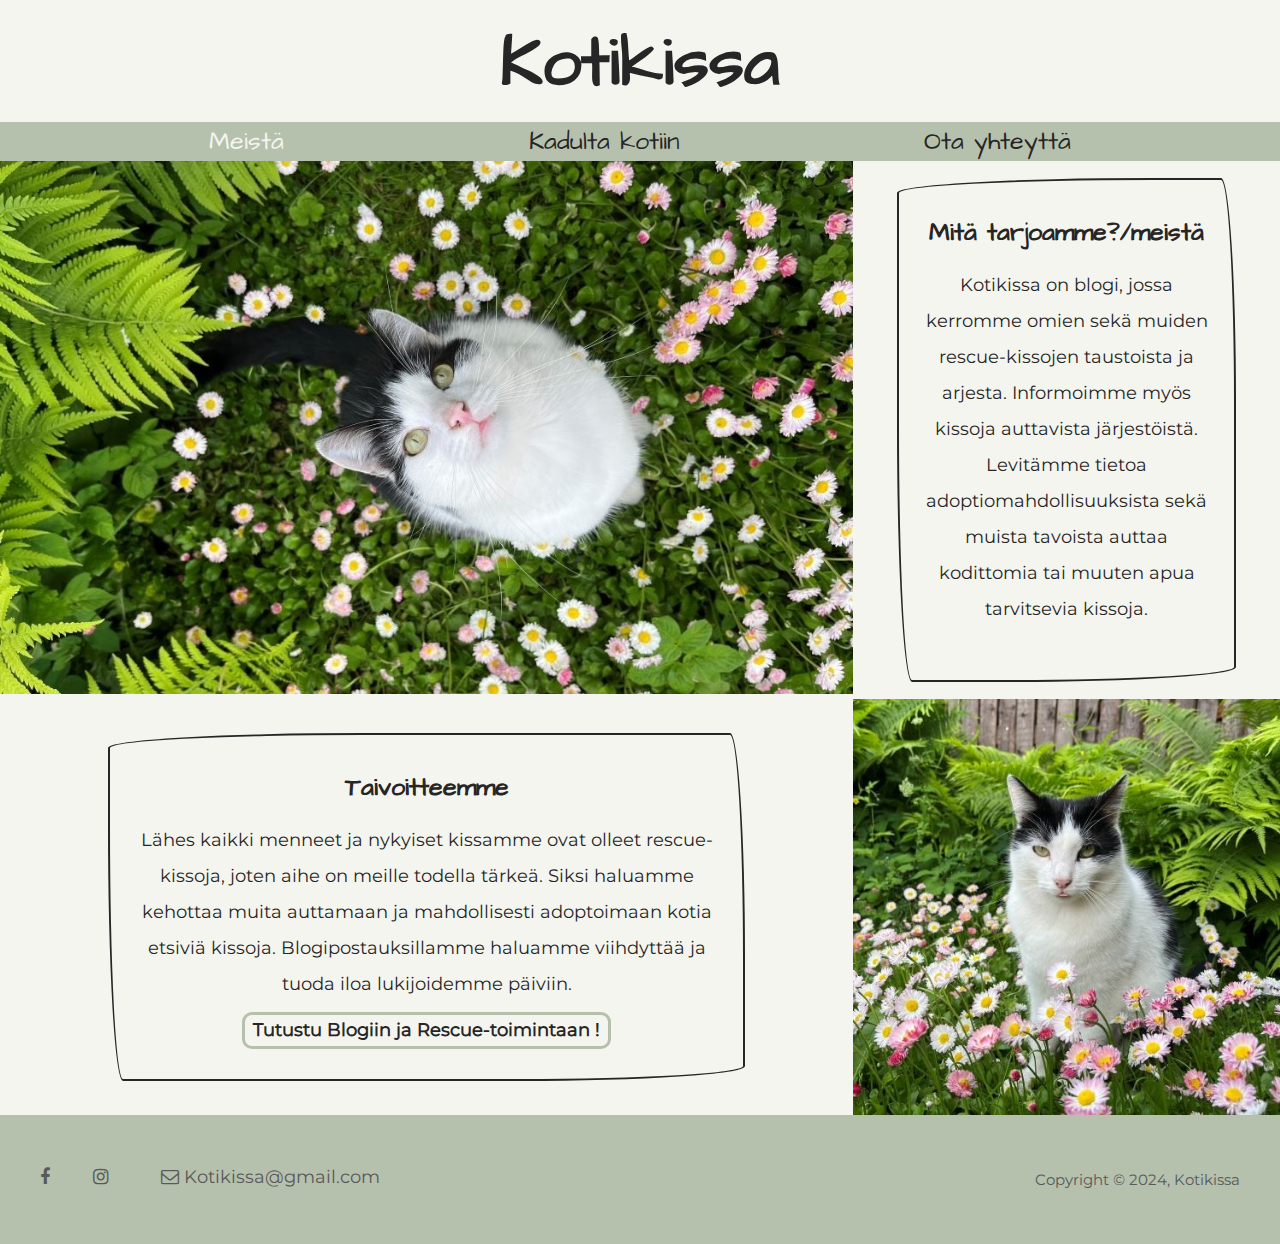
==== index.html @ 518ce754 "nnnn" ====
<!DOCTYPE html>
<html lang="en">

<head>
    <meta charset="UTF-8">
    <meta name="viewport" content="width=device-width, initial-scale=1.0">
    <meta name="robots" content="noindex">
    <meta name="googlebot" content="noindex">
    <title>Kotikissa</title>
    <link rel="stylesheet" href="tyyli.css">
    <link rel="stylesheet" href="https://cdnjs.cloudflare.com/ajax/libs/font-awesome/4.7.0/css/font-awesome.min.css">
</head>

<body>

<header> 
    <h1><a href="index.html">Kotikissa</a></h1>
    <nav>
        <a href="index.html" id="valittu">Meistä</a>
        <a href="palvelut.html">Kadulta kotiin</a>
        <a href="yhteys.html">Ota yhteyttä</a>
    </nav>
</header>

<div class="sisalto">

<section class="grid-container" id="paasivu">

    <div class="grid-kuva1">
        <figure>
            <img id="etusivueka" src = "sivustokuvat/lehm.JPG" alt="mustavalkoinen kissa katsomassa ylöspäin taustana nurmikko ja pienet pinkit kukat" >
        </figure>
    </div>
    <div class="grid-teksti1">
        <h2>Mitä tarjoamme?/meistä</h2>
        <p class="paateksti">Kotikissa on blogi, jossa kerromme omien sekä muiden rescue-kissojen taustoista ja arjesta. Informoimme myös kissoja auttavista järjestöistä. Levitämme tietoa adoptiomahdollisuuksista sekä muista tavoista auttaa kodittomia tai muuten apua tarvitsevia kissoja.
        </p>
    </div>

    <div class="grid-kuva2">
        <figure>
            <img id="etusivutoka" src = "sivustokuvat/lehmaa.JPG" alt="mustavalkoinen kissa istumassa nurmikolla, jossa pienet pinkit kukat" >
        </figure>
    </div>
    <div class="grid-teksti2">
        <h2>Taivoitteemme</h2>
        <p class="paateksti">Lähes kaikki menneet ja nykyiset kissamme ovat olleet rescue-kissoja, joten aihe on meille todella tärkeä. Siksi haluamme kehottaa muita auttamaan ja mahdollisesti adoptoimaan kotia etsiviä kissoja. Blogipostauksillamme haluamme viihdyttää ja tuoda iloa lukijoidemme päiviin.
        </p>
       
        <a href = "palvelut.html" class = "tutustupalveluun">Tutustu Blogiin ja Rescue-toimintaan !</a>
    </div>

</section>  

</div>

<footer>
    <div class = left1>
        <a href="https://www.facebook.com/"><i class="fa fa-facebook"></i></a>
        <a href="https://www.instagram.com/"><i class="fa fa-instagram"></i></a>
        
    </div>
    <div class = left2>
        <a href="mailto:kotikissa@gmail.com"><i class="fa fa-envelope-o"> <span class="gmailteksti"> Kotikissa@gmail.com</span></i></a>
    </div>
    <div class = right1>
        <p id="footerteksti">Copyright &copy; 2024, Kotikissa</p>
    </div>
</footer>
   

</body>
</html>
---- tyyli.css ----
/* Taustatyylit */



/* FONTIT, TEKSTIKOOT, yms. */

@font-face {
    font-family: otsikot;
    src: url(ArchitectsDaughter-Regular.ttf);
}
@font-face {
    font-family: leipäteksti;
    src: url(static/Montserrat-Regular.ttf);
}

body {
    font-family: leipäteksti, sans-serif;
    font-size: 18px;
    margin: 0px;
    color: #262626;
    background: #F5F5EF;
}

h1 {
    font-family: otsikot, sans-serif;
    font-size: 70px;
    padding-bottom: 10px;
    margin: 0px;
}

h1 a {
    color: #262626;
    text-decoration: none;
}

h2 {
    font-family: 'otsikot', sans-serif;
    font-size: 25px;
}

.tutustupalveluun {
    color: #262626;
    font-weight: bold;
    text-decoration: none;
    display: inline-block;
    background: #F5F5EF;
    padding: 8px;
    padding-bottom: 2px;
    padding-top: 2px;
    margin-top: 10px;
    border: 3px solid;
    border-radius: 10px;
    border-color: #B5C1AD;
}

.tutustupalveluun:hover {
    box-shadow: 0px 0px 5px 0px #7f7f7f;
}

.luelisaa {
    color: #262626;
    font-weight: bold;
    text-decoration: none;
    background: #F5F5EF;
    padding: 8px;
    padding-bottom: 2px;
    padding-top: 2px;
    border: 3px solid;
    border-radius: 10px;
    border-color: #B5C1AD;
    float: right;
}

.luelisaa:hover {
    box-shadow: 0px 0px 5px 0px #7f7f7f;
}





/* HEADER ja NAV BAR*/ /* laita header ja footer yhteen ja NAV ja linkit .luelisaa */

header {
    text-align: center;
    padding-top: 15px;
}
    

nav {
    background: #B5C1AD;
    display: flex;
    justify-content: center;
    
}

nav a {
    background: #B5C1AD;
    font-family: otsikot, sans-serif;
    font-size: 25px;
    color: #262626;
    text-decoration: none;
    display: inline-block;
    padding-bottom: 2px;
    padding-top: 2px;
    
}

nav a:hover {
    background: #F5F5EF;
   

}

#valittu:hover {
    color: #262626;
}

#valittu {
    color: #F5F5EF; 
     
}

/* KUVAT */

figure {
    margin: 0px;
    
}

/* GRID - PÄÄSIVU */

.grid-teksti1 { 
    grid-area: g1;
    padding: 25px;
    text-align: center;
   
    width:70%;
    margin:4% auto;
    border-radius: 255px 15px 225px 15px/15px 225px 15px 255px;
    padding:1em;
    line-height:1.5em;
    background:#F5F5EF;
    border:solid 2px #262626;
}

.grid-teksti2 { 
    grid-area: g2;
    padding: 25px;
    text-align: center;
    display:inline-block;
    width:70%;
    margin:4% auto;
    border-radius: 255px 15px 225px 15px/15px 225px 15px 255px;
    padding:1em;
    line-height:1.5em;
    background:#F5F5EF;
    border:solid 2px #262626;
}

.grid-kuva1 { grid-area: g3; }
.grid-kuva2 { grid-area: g4; }

.grid-container {
    display: grid;
    column-gap: 0px;
    row-gap: 0px;
    padding: 0px;
}


.paateksti {
    margin-bottom: 0px;
    line-height: 2;
}

/* GRID - PALVELUTSIVU */

.grid-contpalvelu {
    display: grid;
    column-gap: 10px;
    row-gap: 10px;
    padding: 10px;
}

.grid-palvelukuva1 { grid-area: gp1; }
.grid-palvelukuva2 { grid-area: gp2; }
.grid-palvelukuva3 { grid-area: gp3; }
.grid-palvelukuva4 { grid-area: gp4; }

.grid-palveluteksti1 {
    grid-area: gp5;
    padding: 25px;
    border-radius: 255px 15px 225px 15px/15px 225px 15px 255px;
    padding:1em;
    line-height:1.5em;
    background:#F5F5EF;
    border:solid 2px #262626;

}

.grid-palveluteksti2 {
    grid-area: gp6;
    padding: 25px;
    text-align: left;
    border-radius: 255px 15px 225px 15px/15px 225px 15px 255px;
    padding:1em;
    line-height:1.5em;
    background:#F5F5EF;
    border:solid 2px #262626;
}

.grid-palveluteksti3 {
    grid-area: gp7;
    padding: 25px;
    border-radius: 255px 15px 225px 15px/15px 225px 15px 255px;
    padding:1em;
    line-height:1.5em;
    background:#F5F5EF;
    border:solid 2px #262626;
}

.grid-palveluteksti4 {
    grid-area: gp8;
    padding: 25px;
    text-align: left;
    border-radius: 255px 15px 225px 15px/15px 225px 15px 255px;
    padding:1em;
    line-height:1.5em;
    background:#F5F5EF;
    border:solid 2px #262626;
}

.palveluteksti {
    margin-bottom: 0px;
    line-height: 2;
} 


 /* FOOTER */

footer {
    background-color: #B5C1AD;
    margin-bottom: 0px;
    padding: 20px;
    display: flex;

    
}

#footerteksti {
    text-align: right;
    padding: 20px;
    color: #595959;
    font-size: 15px;
}

 /* ICONS footer */

.fa {
    color: #595959;
    padding: 10px;
    width: 20px;
    text-align: center;
    text-decoration: none;
    margin: 5px 5px;
    border-radius: 10%;
}
  
.fa:hover {
    opacity: 0.4;
}
  
.fa-facebook {
    color: #595959;

}

.fa-instagram {
    color: #595959;
    
}

.gmailteksti {
    font-family: leipäteksti, sans-serif;
}

.fa-envelope-o {
    color: #595959;
    width: 230px;
}

  /* YHTEYSTIETOSIVU */


.yhteyssivusisalto {
    border-radius: 255px 15px 225px 15px/15px 225px 15px 255px;
    padding: 50px;
    padding-top: 25px;
    line-height: 1.5em;
    background: #F5F5EF;
    border: solid 2px #262626;
    text-align: center;
    line-height: 2;

}

.yhteystietolinkki {
    color: #76991F;
    font-weight: bold;
    text-decoration: none;
}

.yhteystietolinkki:hover {
    text-decoration: underline;
}
  

  /* MOBIILIKOKO */

  @media (max-width: 600px) {

    nav {
        flex-direction: column;
        text-align: center;
    }

    nav a {
        padding-left: 0px;
        padding-right: 0px;
        margin-left: 0px;
        margin-right: 0px;
    }

    #paasivu {
        grid-template-columns: 1fr;
        grid-template-areas:
            'g3'
            'g1'
            'g4'
            'g2';
        margin-bottom: 0px;
    }

    #etusivueka {
        width: 100%;
        height: auto;
        margin: 0px;
    }
    
    #etusivutoka {
        width: 60%;
        height: auto;
        display: block;
        margin: 0 auto;
     
    }

    #palvelutsivu {
        grid-template-columns: 1fr;
        grid-template-areas:
        'gp1'
        'gp5'
        'gp2'
        'gp6'
        'gp3'
        'gp7'
        'gp4'
        'gp8';
        margin-bottom: 0px;
    }

    #palvelusivu1 {
        width: 60%;
        height: auto;
        display: block;
        margin: 0 auto;
        border-radius:30px;
    }
    #palvelusivu2 {
        width: 60%;
        height: auto;
        display: block;
        margin: 0 auto;
        border-radius:30px;
    }
    #palvelusivu3 {
        width: 60%;
        height: auto;
        display: block;
        margin: 0 auto;
        border-radius:30px;
    }
    #palvelusivu4 {
        width: 60%;
        height: auto;
        display: block;
        margin: 0 auto;
        border-radius:30px;
    }

    .grid-palveluteksti1 {
        display: block;
        margin: 0 auto;
        width: 70%;
    }

    .grid-palveluteksti2 {
        display: block;
        margin: 0 auto;
        width: 70%;
    }

    .grid-palveluteksti3 {
        display: block;
        margin: 0 auto;
        width: 70%;
    }

    .grid-palveluteksti4 {
        display: block;
        margin: 0 auto;
        width: 70%;
    }

    .yhteyssivusisalto {
        margin: 6%;
    }

    footer {
        flex-direction: column;
        align-items: center;
    }

    .fa {
        margin-top: 25px;
    }

  }

  /* TABLETTIKOKO */

  @media screen and (min-width: 600px) {

    nav {
        flex-direction: column;
    }

    nav a {
        padding-left: 0px;
        padding-right: 0px;
        margin-left: 0px;
        margin-right: 0px;
    }

    #paasivu {
        grid-template-columns: 1fr;
        grid-template-areas:
            'g3'
            'g1'
            'g4'
            'g2';
        margin-bottom: 0px;
    }

    #etusivueka {
        width: 100%;
        height: auto;
        margin: 0px;
    
    }
    
    #etusivutoka {
        width: 40%;
        height: auto;
        display: block;
        margin: 0 auto;
    }


    #palvelutsivu {
        grid-template-columns: 1fr;
        grid-template-areas:
        'gp1'
        'gp5'
        'gp2'
        'gp6'
        'gp3'
        'gp7'
        'gp4'
        'gp8';
        margin-bottom: 0px;     
    }

    #palvelusivu1 {
        width: 30%;
        height: auto;
        display: block;
        margin: 0 auto;
        border-radius:30px;
    }
    #palvelusivu2 {
        width: 30%;
        height: auto;
        display: block;
        margin: 0 auto;
        border-radius:30px;
    }
    #palvelusivu3 {
        width: 30%;
        height: auto;
        display: block;
        margin: 0 auto;
        border-radius:30px;
    }
    #palvelusivu4 {
        width: 30%;
        height: auto;
        display: block;
        margin: 0 auto;
        border-radius:30px;
    }

    .grid-palveluteksti1 {
        display: block;
        margin: 0 auto;
        width: 60%;
    }

    .grid-palveluteksti2 {
        display: block;
        margin: 0 auto;
        width: 60%;
    }

    .grid-palveluteksti3 {
        display: block;
        margin: 0 auto;
        width: 60%;
    }

    .grid-palveluteksti4 {
        display: block;
        margin: 0 auto;
        width: 60%;
    }

    .yhteyssivusisalto {
        margin: 6%;
    }

    footer {
        flex-direction: column;
        align-items: center;
    }

    .fa {
        margin-top: 25px;
    }
  }

  /* KONEKOKO */

  @media screen and (min-width: 1200px) {

    nav {
        flex-direction: row;
    }

    nav a {
        padding-left: 20px;
        padding-right: 20px;
        margin-left: 8%;
        margin-right: 8%;
        
    }

    #paasivu {
        grid-template-columns: 2fr 1fr;
        grid-template-areas:
            'g3 g1'
            'g2 g4';
        margin-bottom: 0px;
    }

    #etusivueka {
        width: 100%;
        height: auto;
        margin: 0px;
    
    }
    
    #etusivutoka {
        width: 100%;
        height: auto;
        margin: 0px;
    }

    #palvelutsivu {
        grid-template-columns: 1fr 1fr 1fr;
        grid-template-areas:
        'gp1 gp5 gp5'
        'gp6 gp6 gp2'
        'gp3 gp7 gp7'
        'gp8 gp8 gp4';
        margin-bottom: 0px;
    }

    #palvelusivu1 {
        width: 65%;
        height: auto;
        padding: 10px;
        float: right;
        margin-right: 30px;
        border-radius:30px;
    }

    #palvelusivu2 {
        width: 65%;
        height: auto;
        padding: 10px;
        float: left;
        margin-left: 30px;
        border-radius:30px;
    }

    #palvelusivu3 {
        width: 65%;
        height: auto;
        padding: 10px;
        float: right;
        margin-right: 30px;
        border-radius:30px;
    }

    #palvelusivu4 {
        width: 65%;
        height: auto;
        padding: 10px;
        float: left;
        margin-left: 30px;
        border-radius:30px;
    }

    .grid-palveluteksti1 {
        width: 80%;
        margin-left: 0px;
        margin-top: 20px;
        margin-bottom: 20px;
    }

    .grid-palveluteksti2 {
        width: 80%;
        margin-right: 0px;
        margin-left: auto;
        margin-top: 20px;
        margin-bottom: 20px;
    }
    
    .grid-palveluteksti3 {
        width: 80%;
        margin-left: 0px;
        margin-top: 20px;
        margin-bottom: 20px;
    }
    
    .grid-palveluteksti4 {
        width: 80%;
        margin-right: 0px;
        margin-left: auto;
        margin-top: 20px;
        margin-bottom: 20px;
    }

    .yhteyssivusisalto {
        margin: 3%;
    }

    footer {
        flex-direction: row;
        justify-content: space-between;
    }

    .fa {
        margin-top: 0px;
    }

    .left1, .left2 {
        margin-right: 15px;
    }
    .right1 {
        margin-left: auto;
    }
  }
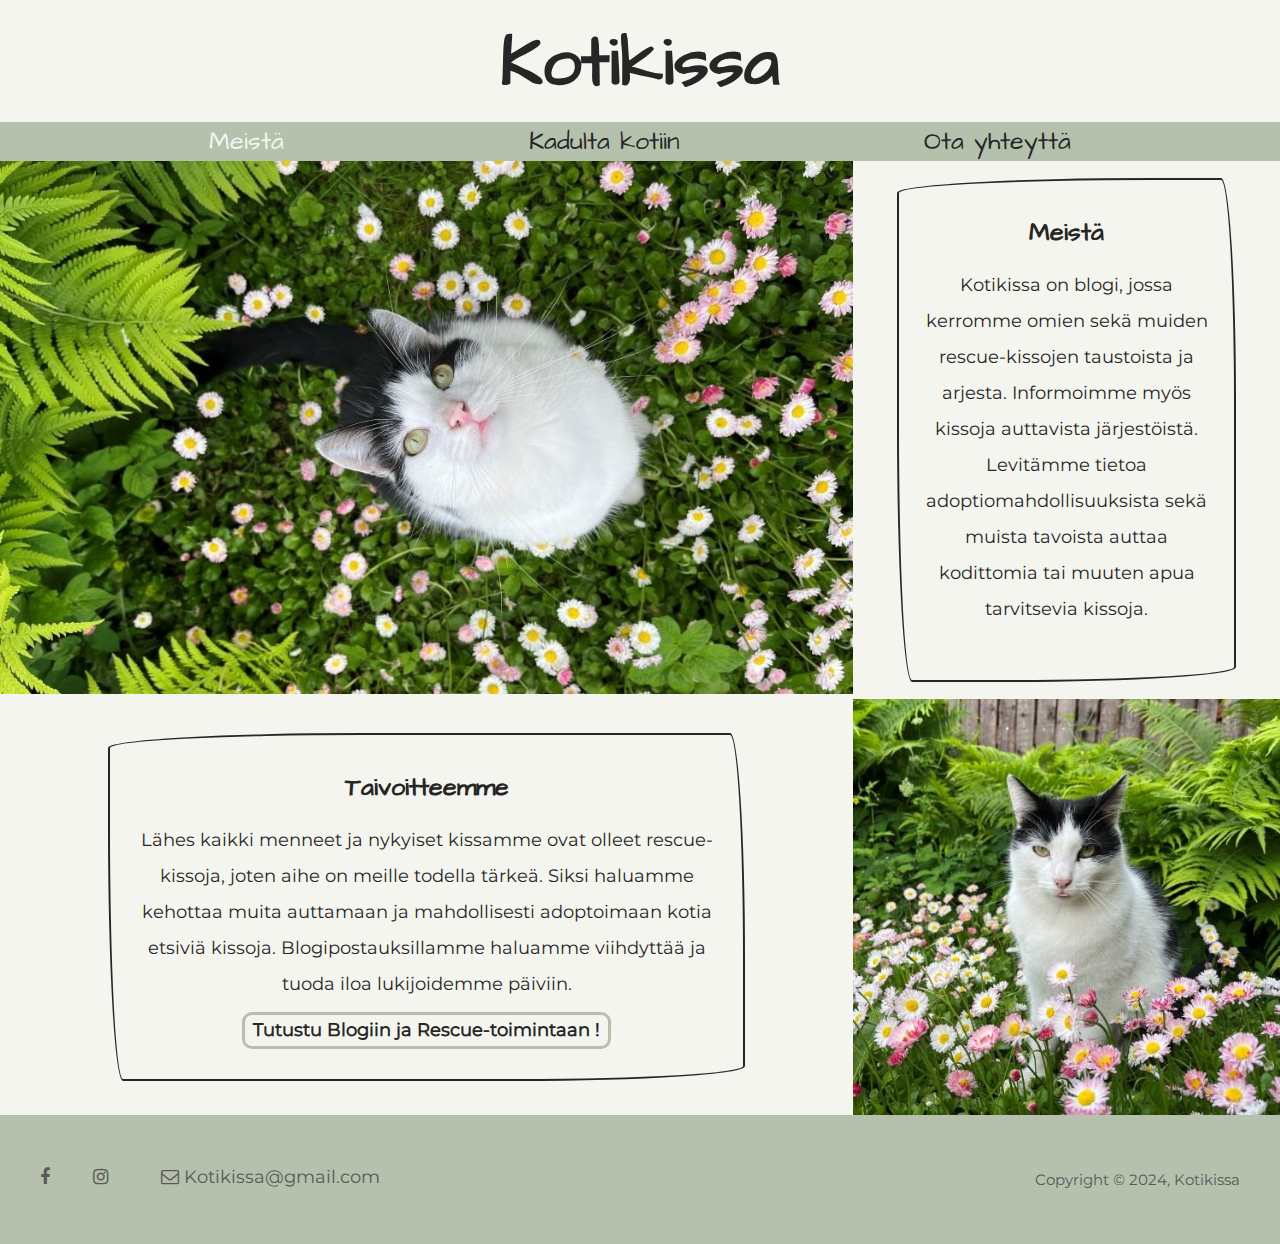
==== commit 1812212d: "aaaaaaa" ====
--- a/index.html
+++ b/index.html
@@ -22,24 +22,22 @@
     </nav>
 </header>
 
-<div class="sisalto">
-
-<section class="grid-container" id="paasivu">
+<div class="grid-container" id="paasivu">
 
     <div class="grid-kuva1">
         <figure>
-            <img id="etusivueka" src = "sivustokuvat/lehm.JPG" alt="mustavalkoinen kissa katsomassa ylöspäin taustana nurmikko ja pienet pinkit kukat" >
+            <img id="etusivueka" src = "sivustokuvat/lehm.JPG" alt="Ylhäältä päin kuvattu ylöspäin katsova mustavalkoinen kissa pienien vaaleanpunaisten kukkien keskellä" >
         </figure>
     </div>
     <div class="grid-teksti1">
-        <h2>Mitä tarjoamme?/meistä</h2>
+        <h2>Meistä</h2>
         <p class="paateksti">Kotikissa on blogi, jossa kerromme omien sekä muiden rescue-kissojen taustoista ja arjesta. Informoimme myös kissoja auttavista järjestöistä. Levitämme tietoa adoptiomahdollisuuksista sekä muista tavoista auttaa kodittomia tai muuten apua tarvitsevia kissoja.
         </p>
     </div>
 
     <div class="grid-kuva2">
         <figure>
-            <img id="etusivutoka" src = "sivustokuvat/lehmaa.JPG" alt="mustavalkoinen kissa istumassa nurmikolla, jossa pienet pinkit kukat" >
+            <img id="etusivutoka" src = "sivustokuvat/lehmaa.JPG" alt="Mustavalkoinen kissa istumassa saniaisten ja pienten vaaleanpunaisten kukkien joukossa." >
         </figure>
     </div>
     <div class="grid-teksti2">
@@ -49,16 +47,13 @@
        
         <a href = "palvelut.html" class = "tutustupalveluun">Tutustu Blogiin ja Rescue-toimintaan !</a>
     </div>
-
-</section>  
-
+    
 </div>
 
 <footer>
     <div class = left1>
         <a href="https://www.facebook.com/"><i class="fa fa-facebook"></i></a>
         <a href="https://www.instagram.com/"><i class="fa fa-instagram"></i></a>
-        
     </div>
     <div class = left2>
         <a href="mailto:kotikissa@gmail.com"><i class="fa fa-envelope-o"> <span class="gmailteksti"> Kotikissa@gmail.com</span></i></a>
--- a/tyyli.css
+++ b/tyyli.css
@@ -1,8 +1,6 @@
-/* Taustatyylit */
-
-
-
-/* FONTIT, TEKSTIKOOT, yms. */
+
+
+/* BODY, OTSIKOT, FONTIT */
 
 @font-face {
     font-family: otsikot;
@@ -37,6 +35,194 @@
     font-family: 'otsikot', sans-serif;
     font-size: 25px;
 }
+
+
+/* HEADER */ 
+
+header {
+    text-align: center;
+    padding-top: 15px;
+}
+    
+/* NAV bar */
+
+nav {
+    background: #B5C1AD;
+    display: flex;
+    justify-content: center;
+    
+}
+
+nav a {
+    background: #B5C1AD;
+    font-family: otsikot, sans-serif;
+    font-size: 25px;
+    color: #262626;
+    text-decoration: none;
+    padding-bottom: 2px;
+    padding-top: 2px;
+    
+}
+
+nav a:hover {
+    background: #F5F5EF;
+   
+
+}
+
+#valittu:hover {
+    color: #262626;
+}
+
+#valittu {
+    color: #F5F5EF; 
+     
+}
+
+/* FIGURE */
+
+figure {
+    margin: 0px;
+    
+}
+
+
+/* GRID - index.html */
+
+.grid-teksti1 { 
+    grid-area: g1;
+    padding: 25px;
+    text-align: center;
+   
+    width:70%;
+    margin:4% auto;
+    border-radius: 255px 15px 225px 15px/15px 225px 15px 255px;
+    padding:1em;
+    line-height:1.5em;
+    background:#F5F5EF;
+    border:solid 2px #262626;
+}
+
+.grid-teksti2 { 
+    grid-area: g2;
+    padding: 25px;
+    text-align: center;
+    display:inline-block;
+    width:70%;
+    margin:4% auto;
+    border-radius: 255px 15px 225px 15px/15px 225px 15px 255px;
+    padding:1em;
+    line-height:1.5em;
+    background:#F5F5EF;
+    border:solid 2px #262626;
+}
+
+.grid-kuva1 { grid-area: g3; }
+.grid-kuva2 { grid-area: g4; }
+
+.grid-container {
+    display: grid;
+    column-gap: 0px;
+    row-gap: 0px;
+    padding: 0px;
+}
+
+.paateksti {
+    margin-bottom: 0px;
+    line-height: 2;
+}
+
+
+/* GRID - palvelut.html */
+
+.grid-contpalvelu {
+    display: grid;
+    column-gap: 10px;
+    row-gap: 10px;
+    padding: 10px;
+}
+
+.grid-palvelukuva1 { grid-area: gp1; }
+.grid-palvelukuva2 { grid-area: gp2; }
+.grid-palvelukuva3 { grid-area: gp3; }
+.grid-palvelukuva4 { grid-area: gp4; }
+
+.grid-palveluteksti1 {
+    grid-area: gp5;
+    padding: 25px;
+    border-radius: 255px 15px 225px 15px/15px 225px 15px 255px;
+    padding:1em;
+    line-height:1.5em;
+    background:#F5F5EF;
+    border:solid 2px #262626;
+
+}
+
+.grid-palveluteksti2 {
+    grid-area: gp6;
+    padding: 25px;
+    text-align: left;
+    border-radius: 255px 15px 225px 15px/15px 225px 15px 255px;
+    padding:1em;
+    line-height:1.5em;
+    background:#F5F5EF;
+    border:solid 2px #262626;
+}
+
+.grid-palveluteksti3 {
+    grid-area: gp7;
+    padding: 25px;
+    border-radius: 255px 15px 225px 15px/15px 225px 15px 255px;
+    padding:1em;
+    line-height:1.5em;
+    background:#F5F5EF;
+    border:solid 2px #262626;
+}
+
+.grid-palveluteksti4 {
+    grid-area: gp8;
+    padding: 25px;
+    text-align: left;
+    border-radius: 255px 15px 225px 15px/15px 225px 15px 255px;
+    padding:1em;
+    line-height:1.5em;
+    background:#F5F5EF;
+    border:solid 2px #262626;
+}
+
+.palveluteksti {
+    margin-bottom: 0px;
+    line-height: 2;
+} 
+
+
+  /* ASETTELU - yhteys.html */
+
+
+.yhteyssivusisalto {
+    border-radius: 255px 15px 225px 15px/15px 225px 15px 255px;
+    padding: 50px;
+    padding-top: 25px;
+    line-height: 1.5em;
+    background: #F5F5EF;
+    border: solid 2px #262626;
+    text-align: center;
+    line-height: 2;
+
+}
+
+.yhteystietolinkki {
+    color: #76991F;
+    font-weight: bold;
+    text-decoration: none;
+}
+
+.yhteystietolinkki:hover {
+    text-decoration: underline;
+}
+  
+
+/* CTA (etusivu ja palvelutsivu) */
 
 .tutustupalveluun {
     color: #262626;
@@ -58,6 +244,7 @@
 }
 
 .luelisaa {
+    margin-top: 10px;
     color: #262626;
     font-weight: bold;
     text-decoration: none;
@@ -76,170 +263,9 @@
 }
 
 
-
-
-
-/* HEADER ja NAV BAR*/ /* laita header ja footer yhteen ja NAV ja linkit .luelisaa */
-
-header {
-    text-align: center;
-    padding-top: 15px;
-}
-    
-
-nav {
-    background: #B5C1AD;
-    display: flex;
-    justify-content: center;
-    
-}
-
-nav a {
-    background: #B5C1AD;
-    font-family: otsikot, sans-serif;
-    font-size: 25px;
-    color: #262626;
-    text-decoration: none;
-    display: inline-block;
-    padding-bottom: 2px;
-    padding-top: 2px;
-    
-}
-
-nav a:hover {
-    background: #F5F5EF;
-   
-
-}
-
-#valittu:hover {
-    color: #262626;
-}
-
-#valittu {
-    color: #F5F5EF; 
-     
-}
-
-/* KUVAT */
-
-figure {
-    margin: 0px;
-    
-}
-
-/* GRID - PÄÄSIVU */
-
-.grid-teksti1 { 
-    grid-area: g1;
-    padding: 25px;
-    text-align: center;
-   
-    width:70%;
-    margin:4% auto;
-    border-radius: 255px 15px 225px 15px/15px 225px 15px 255px;
-    padding:1em;
-    line-height:1.5em;
-    background:#F5F5EF;
-    border:solid 2px #262626;
-}
-
-.grid-teksti2 { 
-    grid-area: g2;
-    padding: 25px;
-    text-align: center;
-    display:inline-block;
-    width:70%;
-    margin:4% auto;
-    border-radius: 255px 15px 225px 15px/15px 225px 15px 255px;
-    padding:1em;
-    line-height:1.5em;
-    background:#F5F5EF;
-    border:solid 2px #262626;
-}
-
-.grid-kuva1 { grid-area: g3; }
-.grid-kuva2 { grid-area: g4; }
-
-.grid-container {
-    display: grid;
-    column-gap: 0px;
-    row-gap: 0px;
-    padding: 0px;
-}
-
-
-.paateksti {
-    margin-bottom: 0px;
-    line-height: 2;
-}
-
-/* GRID - PALVELUTSIVU */
-
-.grid-contpalvelu {
-    display: grid;
-    column-gap: 10px;
-    row-gap: 10px;
-    padding: 10px;
-}
-
-.grid-palvelukuva1 { grid-area: gp1; }
-.grid-palvelukuva2 { grid-area: gp2; }
-.grid-palvelukuva3 { grid-area: gp3; }
-.grid-palvelukuva4 { grid-area: gp4; }
-
-.grid-palveluteksti1 {
-    grid-area: gp5;
-    padding: 25px;
-    border-radius: 255px 15px 225px 15px/15px 225px 15px 255px;
-    padding:1em;
-    line-height:1.5em;
-    background:#F5F5EF;
-    border:solid 2px #262626;
-
-}
-
-.grid-palveluteksti2 {
-    grid-area: gp6;
-    padding: 25px;
-    text-align: left;
-    border-radius: 255px 15px 225px 15px/15px 225px 15px 255px;
-    padding:1em;
-    line-height:1.5em;
-    background:#F5F5EF;
-    border:solid 2px #262626;
-}
-
-.grid-palveluteksti3 {
-    grid-area: gp7;
-    padding: 25px;
-    border-radius: 255px 15px 225px 15px/15px 225px 15px 255px;
-    padding:1em;
-    line-height:1.5em;
-    background:#F5F5EF;
-    border:solid 2px #262626;
-}
-
-.grid-palveluteksti4 {
-    grid-area: gp8;
-    padding: 25px;
-    text-align: left;
-    border-radius: 255px 15px 225px 15px/15px 225px 15px 255px;
-    padding:1em;
-    line-height:1.5em;
-    background:#F5F5EF;
-    border:solid 2px #262626;
-}
-
-.palveluteksti {
-    margin-bottom: 0px;
-    line-height: 2;
-} 
-
-
  /* FOOTER */
 
-footer {
+ footer {
     background-color: #B5C1AD;
     margin-bottom: 0px;
     padding: 20px;
@@ -255,7 +281,8 @@
     font-size: 15px;
 }
 
- /* ICONS footer */
+
+ /* ICONS - footer */
 
 .fa {
     color: #595959;
@@ -290,31 +317,6 @@
     width: 230px;
 }
 
-  /* YHTEYSTIETOSIVU */
-
-
-.yhteyssivusisalto {
-    border-radius: 255px 15px 225px 15px/15px 225px 15px 255px;
-    padding: 50px;
-    padding-top: 25px;
-    line-height: 1.5em;
-    background: #F5F5EF;
-    border: solid 2px #262626;
-    text-align: center;
-    line-height: 2;
-
-}
-
-.yhteystietolinkki {
-    color: #76991F;
-    font-weight: bold;
-    text-decoration: none;
-}
-
-.yhteystietolinkki:hover {
-    text-decoration: underline;
-}
-  
 
   /* MOBIILIKOKO */
 
@@ -325,12 +327,6 @@
         text-align: center;
     }
 
-    nav a {
-        padding-left: 0px;
-        padding-right: 0px;
-        margin-left: 0px;
-        margin-right: 0px;
-    }
 
     #paasivu {
         grid-template-columns: 1fr;
@@ -446,13 +442,6 @@
         flex-direction: column;
     }
 
-    nav a {
-        padding-left: 0px;
-        padding-right: 0px;
-        margin-left: 0px;
-        margin-right: 0px;
-    }
-
     #paasivu {
         grid-template-columns: 1fr;
         grid-template-areas:
@@ -557,6 +546,8 @@
     .fa {
         margin-top: 25px;
     }
+
+  
   }
 
   /* KONEKOKO */
@@ -691,4 +682,5 @@
     .right1 {
         margin-left: auto;
     }
-  }+  }
+
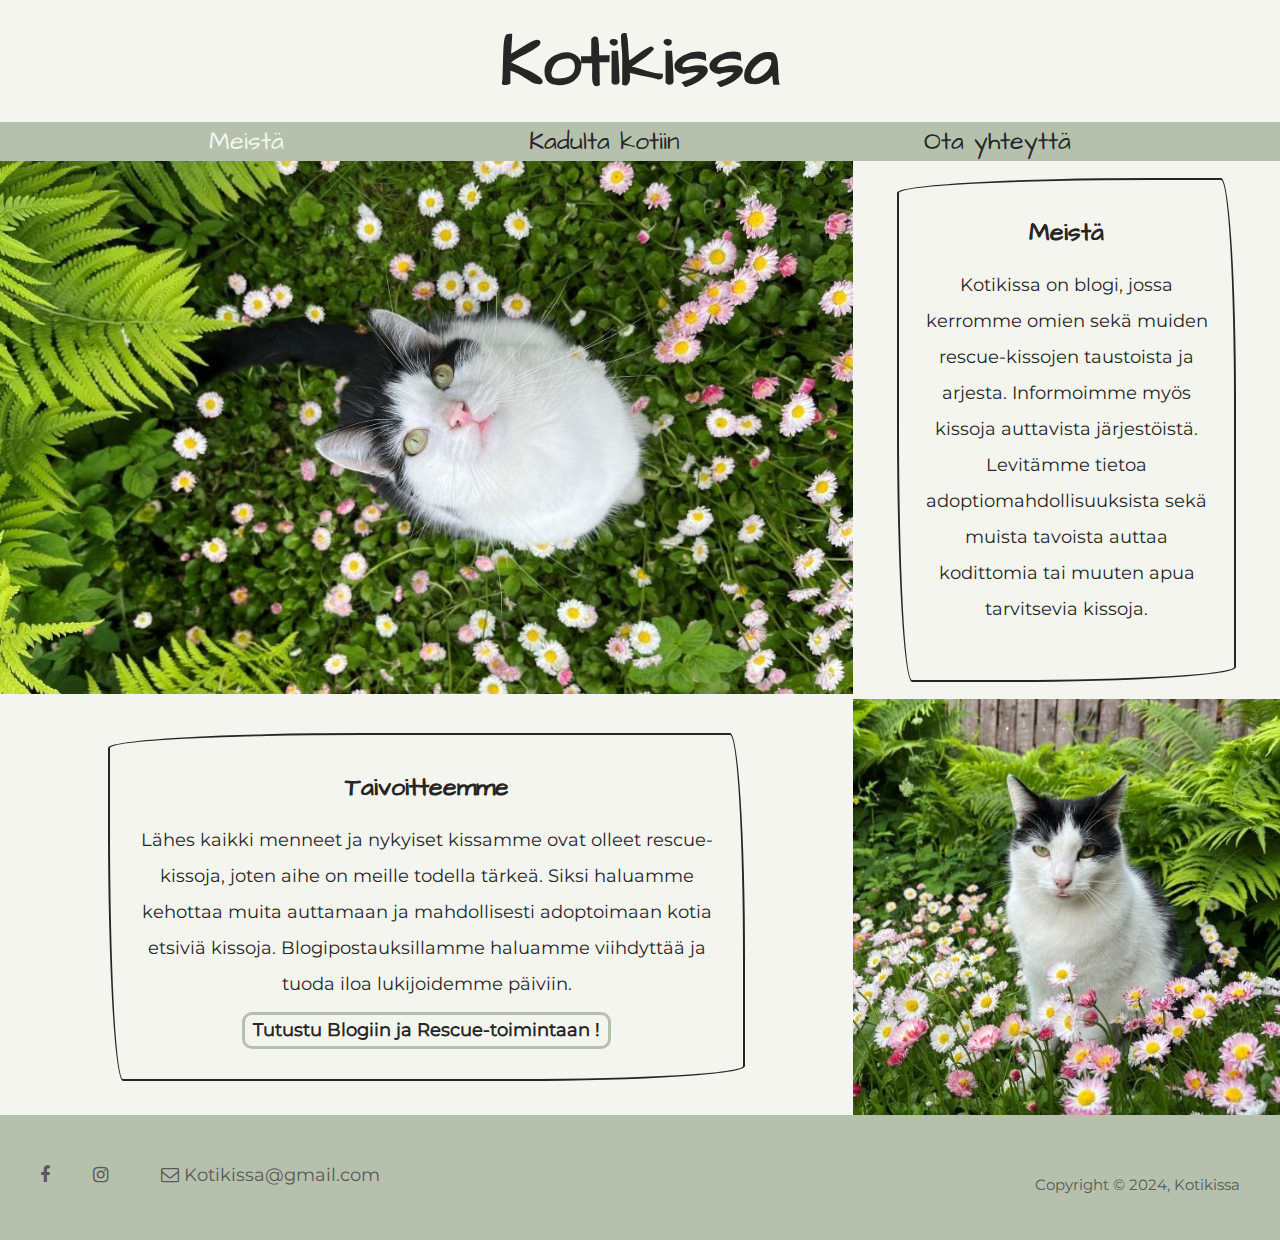
==== commit 578dc380: "mm" ====
--- a/index.html
+++ b/index.html
@@ -22,32 +22,32 @@
     </nav>
 </header>
 
-<div class="grid-container" id="paasivu">
+<div class="grid-container" id="etusivu">
 
     <div class="grid-kuva1">
         <figure>
-            <img id="etusivueka" src = "sivustokuvat/lehm.JPG" alt="Ylhäältä päin kuvattu ylöspäin katsova mustavalkoinen kissa pienien vaaleanpunaisten kukkien keskellä" >
+            <img id="etusivukuva1" src = "sivustokuvat/lehm.JPG" alt="Ylhäältä päin kuvattu ylöspäin katsova mustavalkoinen kissa pienien vaaleanpunaisten kukkien keskellä" >
         </figure>
     </div>
     <div class="grid-teksti1">
         <h2>Meistä</h2>
-        <p class="paateksti">Kotikissa on blogi, jossa kerromme omien sekä muiden rescue-kissojen taustoista ja arjesta. Informoimme myös kissoja auttavista järjestöistä. Levitämme tietoa adoptiomahdollisuuksista sekä muista tavoista auttaa kodittomia tai muuten apua tarvitsevia kissoja.
+        <p>Kotikissa on blogi, jossa kerromme omien sekä muiden rescue-kissojen taustoista ja arjesta. Informoimme myös kissoja auttavista järjestöistä. Levitämme tietoa adoptiomahdollisuuksista sekä muista tavoista auttaa kodittomia tai muuten apua tarvitsevia kissoja.
         </p>
     </div>
 
     <div class="grid-kuva2">
         <figure>
-            <img id="etusivutoka" src = "sivustokuvat/lehmaa.JPG" alt="Mustavalkoinen kissa istumassa saniaisten ja pienten vaaleanpunaisten kukkien joukossa." >
+            <img id="etusivukuva2" src = "sivustokuvat/lehmaa.JPG" alt="Mustavalkoinen kissa istumassa saniaisten ja pienten vaaleanpunaisten kukkien joukossa." >
         </figure>
     </div>
     <div class="grid-teksti2">
         <h2>Taivoitteemme</h2>
-        <p class="paateksti">Lähes kaikki menneet ja nykyiset kissamme ovat olleet rescue-kissoja, joten aihe on meille todella tärkeä. Siksi haluamme kehottaa muita auttamaan ja mahdollisesti adoptoimaan kotia etsiviä kissoja. Blogipostauksillamme haluamme viihdyttää ja tuoda iloa lukijoidemme päiviin.
+        <p>Lähes kaikki menneet ja nykyiset kissamme ovat olleet rescue-kissoja, joten aihe on meille todella tärkeä. Siksi haluamme kehottaa muita auttamaan ja mahdollisesti adoptoimaan kotia etsiviä kissoja. Blogipostauksillamme haluamme viihdyttää ja tuoda iloa lukijoidemme päiviin.
         </p>
        
         <a href = "palvelut.html" class = "tutustupalveluun">Tutustu Blogiin ja Rescue-toimintaan !</a>
     </div>
-    
+
 </div>
 
 <footer>
--- a/tyyli.css
+++ b/tyyli.css
@@ -1,6 +1,6 @@
 
 
-/* BODY, OTSIKOT, FONTIT */
+/* BODY, FONTIT, fonttikoot */
 
 @font-face {
     font-family: otsikot;
@@ -36,6 +36,11 @@
     font-size: 25px;
 }
 
+p {
+    margin-bottom: 0px;
+    line-height: 2;
+} 
+
 
 /* HEADER */ 
 
@@ -44,7 +49,7 @@
     padding-top: 15px;
 }
     
-/* NAV bar */
+/* NAV bar - päävalikko */
 
 nav {
     background: #B5C1AD;
@@ -89,33 +94,21 @@
 
 /* GRID - index.html */
 
-.grid-teksti1 { 
-    grid-area: g1;
+.grid-teksti1 { grid-area: g1; }
+.grid-teksti2 { grid-area: g2; }
+
+.grid-teksti1, .grid-teksti2 {
     padding: 25px;
     text-align: center;
-   
     width:70%;
     margin:4% auto;
     border-radius: 255px 15px 225px 15px/15px 225px 15px 255px;
     padding:1em;
     line-height:1.5em;
     background:#F5F5EF;
-    border:solid 2px #262626;
-}
-
-.grid-teksti2 { 
-    grid-area: g2;
-    padding: 25px;
-    text-align: center;
-    display:inline-block;
-    width:70%;
-    margin:4% auto;
-    border-radius: 255px 15px 225px 15px/15px 225px 15px 255px;
-    padding:1em;
-    line-height:1.5em;
-    background:#F5F5EF;
-    border:solid 2px #262626;
-}
+    border:solid 2px #262626;   
+}
+
 
 .grid-kuva1 { grid-area: g3; }
 .grid-kuva2 { grid-area: g4; }
@@ -125,11 +118,6 @@
     column-gap: 0px;
     row-gap: 0px;
     padding: 0px;
-}
-
-.paateksti {
-    margin-bottom: 0px;
-    line-height: 2;
 }
 
 
@@ -190,11 +178,6 @@
     border:solid 2px #262626;
 }
 
-.palveluteksti {
-    margin-bottom: 0px;
-    line-height: 2;
-} 
-
 
   /* ASETTELU - yhteys.html */
 
@@ -211,6 +194,9 @@
 
 }
 
+
+/* yhteys.html - linkit */
+
 .yhteystietolinkki {
     color: #76991F;
     font-weight: bold;
@@ -219,6 +205,10 @@
 
 .yhteystietolinkki:hover {
     text-decoration: underline;
+}
+
+.yhteystietolinkki:active {
+    color: #262626;
 }
   
 
@@ -243,6 +233,11 @@
     box-shadow: 0px 0px 5px 0px #7f7f7f;
 }
 
+.tutustupalveluun:active {
+    transform: translateY(2px);
+    box-shadow: none;
+}
+
 .luelisaa {
     margin-top: 10px;
     color: #262626;
@@ -262,6 +257,10 @@
     box-shadow: 0px 0px 5px 0px #7f7f7f;
 }
 
+.luelisaa:active{
+    transform: translateY(2px);
+    box-shadow: none;
+}
 
  /* FOOTER */
 
@@ -318,7 +317,7 @@
 }
 
 
-  /* MOBIILIKOKO */
+  /* ------ MOBIILIKOKO ------ */
 
   @media (max-width: 600px) {
 
@@ -327,8 +326,8 @@
         text-align: center;
     }
 
-
-    #paasivu {
+  /* MOBIILIKOKO - etusivun asettelu*/
+    #etusivu {
         grid-template-columns: 1fr;
         grid-template-areas:
             'g3'
@@ -338,20 +337,20 @@
         margin-bottom: 0px;
     }
 
-    #etusivueka {
+    #etusivukuva1 {
         width: 100%;
         height: auto;
         margin: 0px;
     }
     
-    #etusivutoka {
+    #etusivukuva2 {
         width: 60%;
         height: auto;
         display: block;
         margin: 0 auto;
-     
-    }
-
+    }
+
+  /* MOBIILIKOKO - palvelutsivun asettelu*/
     #palvelutsivu {
         grid-template-columns: 1fr;
         grid-template-areas:
@@ -366,63 +365,27 @@
         margin-bottom: 0px;
     }
 
-    #palvelusivu1 {
+    #palvelusivu-kuva1, #palvelusivu-kuva2, #palvelusivu-kuva3, #palvelusivu-kuva4 {
         width: 60%;
         height: auto;
         display: block;
         margin: 0 auto;
         border-radius:30px;
     }
-    #palvelusivu2 {
-        width: 60%;
-        height: auto;
-        display: block;
-        margin: 0 auto;
-        border-radius:30px;
-    }
-    #palvelusivu3 {
-        width: 60%;
-        height: auto;
-        display: block;
-        margin: 0 auto;
-        border-radius:30px;
-    }
-    #palvelusivu4 {
-        width: 60%;
-        height: auto;
-        display: block;
-        margin: 0 auto;
-        border-radius:30px;
-    }
-
-    .grid-palveluteksti1 {
+ 
+
+    .grid-palveluteksti1, .grid-palveluteksti2, .grid-palveluteksti3, .grid-palveluteksti4 {
         display: block;
         margin: 0 auto;
         width: 70%;
     }
 
-    .grid-palveluteksti2 {
-        display: block;
-        margin: 0 auto;
-        width: 70%;
-    }
-
-    .grid-palveluteksti3 {
-        display: block;
-        margin: 0 auto;
-        width: 70%;
-    }
-
-    .grid-palveluteksti4 {
-        display: block;
-        margin: 0 auto;
-        width: 70%;
-    }
-
+  /* MOBIILIKOKO - yhteystietosivu asettelu */
     .yhteyssivusisalto {
         margin: 6%;
     }
 
+  /* MOBIILIKOKO - footerin ja logojen asettelu */
     footer {
         flex-direction: column;
         align-items: center;
@@ -434,7 +397,8 @@
 
   }
 
-  /* TABLETTIKOKO */
+
+  /* ------ TABLETTIKOKO ------ */
 
   @media screen and (min-width: 600px) {
 
@@ -442,7 +406,8 @@
         flex-direction: column;
     }
 
-    #paasivu {
+  /* TABLETTIKOKO - etusivun asettelu */
+    #etusivu {
         grid-template-columns: 1fr;
         grid-template-areas:
             'g3'
@@ -452,21 +417,21 @@
         margin-bottom: 0px;
     }
 
-    #etusivueka {
+    #etusivukuva1 {
         width: 100%;
         height: auto;
         margin: 0px;
     
     }
     
-    #etusivutoka {
+    #etusivukuva2 {
         width: 40%;
         height: auto;
         display: block;
         margin: 0 auto;
     }
 
-
+  /* TABLETTIKOKO - palvelut sivun asettelu */
     #palvelutsivu {
         grid-template-columns: 1fr;
         grid-template-areas:
@@ -481,63 +446,26 @@
         margin-bottom: 0px;     
     }
 
-    #palvelusivu1 {
+    #palvelusivu-kuva1, #palvelusivu-kuva2, #palvelusivu-kuva3, #palvelusivu-kuva4 {
         width: 30%;
         height: auto;
         display: block;
         margin: 0 auto;
         border-radius:30px;
     }
-    #palvelusivu2 {
-        width: 30%;
-        height: auto;
-        display: block;
-        margin: 0 auto;
-        border-radius:30px;
-    }
-    #palvelusivu3 {
-        width: 30%;
-        height: auto;
-        display: block;
-        margin: 0 auto;
-        border-radius:30px;
-    }
-    #palvelusivu4 {
-        width: 30%;
-        height: auto;
-        display: block;
-        margin: 0 auto;
-        border-radius:30px;
-    }
-
-    .grid-palveluteksti1 {
+
+    .grid-palveluteksti1, .grid-palveluteksti2, .grid-palveluteksti3, .grid-palveluteksti4 {
         display: block;
         margin: 0 auto;
         width: 60%;
     }
 
-    .grid-palveluteksti2 {
-        display: block;
-        margin: 0 auto;
-        width: 60%;
-    }
-
-    .grid-palveluteksti3 {
-        display: block;
-        margin: 0 auto;
-        width: 60%;
-    }
-
-    .grid-palveluteksti4 {
-        display: block;
-        margin: 0 auto;
-        width: 60%;
-    }
-
+  /* TABLETTIKOKO - yhteystietosivu asettelu */
     .yhteyssivusisalto {
         margin: 6%;
     }
 
+  /* TABLETTIKOKO - footerin ja logojen asettelu */
     footer {
         flex-direction: column;
         align-items: center;
@@ -550,10 +478,11 @@
   
   }
 
-  /* KONEKOKO */
+  /* ------ KONEKOKO ------ */
 
   @media screen and (min-width: 1200px) {
 
+ /* KONEKOKO - Nav bar - päävalikko */
     nav {
         flex-direction: row;
     }
@@ -566,7 +495,8 @@
         
     }
 
-    #paasivu {
+  /* KONEKOKO - etusivun asettelu */
+    #etusivu {
         grid-template-columns: 2fr 1fr;
         grid-template-areas:
             'g3 g1'
@@ -574,19 +504,20 @@
         margin-bottom: 0px;
     }
 
-    #etusivueka {
+    #etusivukuva1 {
         width: 100%;
         height: auto;
         margin: 0px;
     
     }
     
-    #etusivutoka {
+    #etusivukuva2 {
         width: 100%;
         height: auto;
         margin: 0px;
     }
 
+  /* KONEKOKO - palvelutsivun asettelu */
     #palvelutsivu {
         grid-template-columns: 1fr 1fr 1fr;
         grid-template-areas:
@@ -597,7 +528,7 @@
         margin-bottom: 0px;
     }
 
-    #palvelusivu1 {
+    #palvelusivu-kuva1, #palvelusivu-kuva3 {
         width: 65%;
         height: auto;
         padding: 10px;
@@ -606,7 +537,7 @@
         border-radius:30px;
     }
 
-    #palvelusivu2 {
+    #palvelusivu-kuva2, #palvelusivu-kuva4 {
         width: 65%;
         height: auto;
         padding: 10px;
@@ -615,58 +546,27 @@
         border-radius:30px;
     }
 
-    #palvelusivu3 {
-        width: 65%;
-        height: auto;
-        padding: 10px;
-        float: right;
-        margin-right: 30px;
-        border-radius:30px;
-    }
-
-    #palvelusivu4 {
-        width: 65%;
-        height: auto;
-        padding: 10px;
-        float: left;
-        margin-left: 30px;
-        border-radius:30px;
-    }
-
-    .grid-palveluteksti1 {
+    .grid-palveluteksti1, .grid-palveluteksti3 {
         width: 80%;
         margin-left: 0px;
         margin-top: 20px;
         margin-bottom: 20px;
     }
 
-    .grid-palveluteksti2 {
+    .grid-palveluteksti2, .grid-palveluteksti4 {
         width: 80%;
         margin-right: 0px;
         margin-left: auto;
         margin-top: 20px;
         margin-bottom: 20px;
     }
-    
-    .grid-palveluteksti3 {
-        width: 80%;
-        margin-left: 0px;
-        margin-top: 20px;
-        margin-bottom: 20px;
-    }
-    
-    .grid-palveluteksti4 {
-        width: 80%;
-        margin-right: 0px;
-        margin-left: auto;
-        margin-top: 20px;
-        margin-bottom: 20px;
-    }
-
+
+  /* KONEKOKO - yhteystietosivun asettelu */
     .yhteyssivusisalto {
         margin: 3%;
     }
 
+  /* KONEKOKO - footer ja logojen asettelu */
     footer {
         flex-direction: row;
         justify-content: space-between;
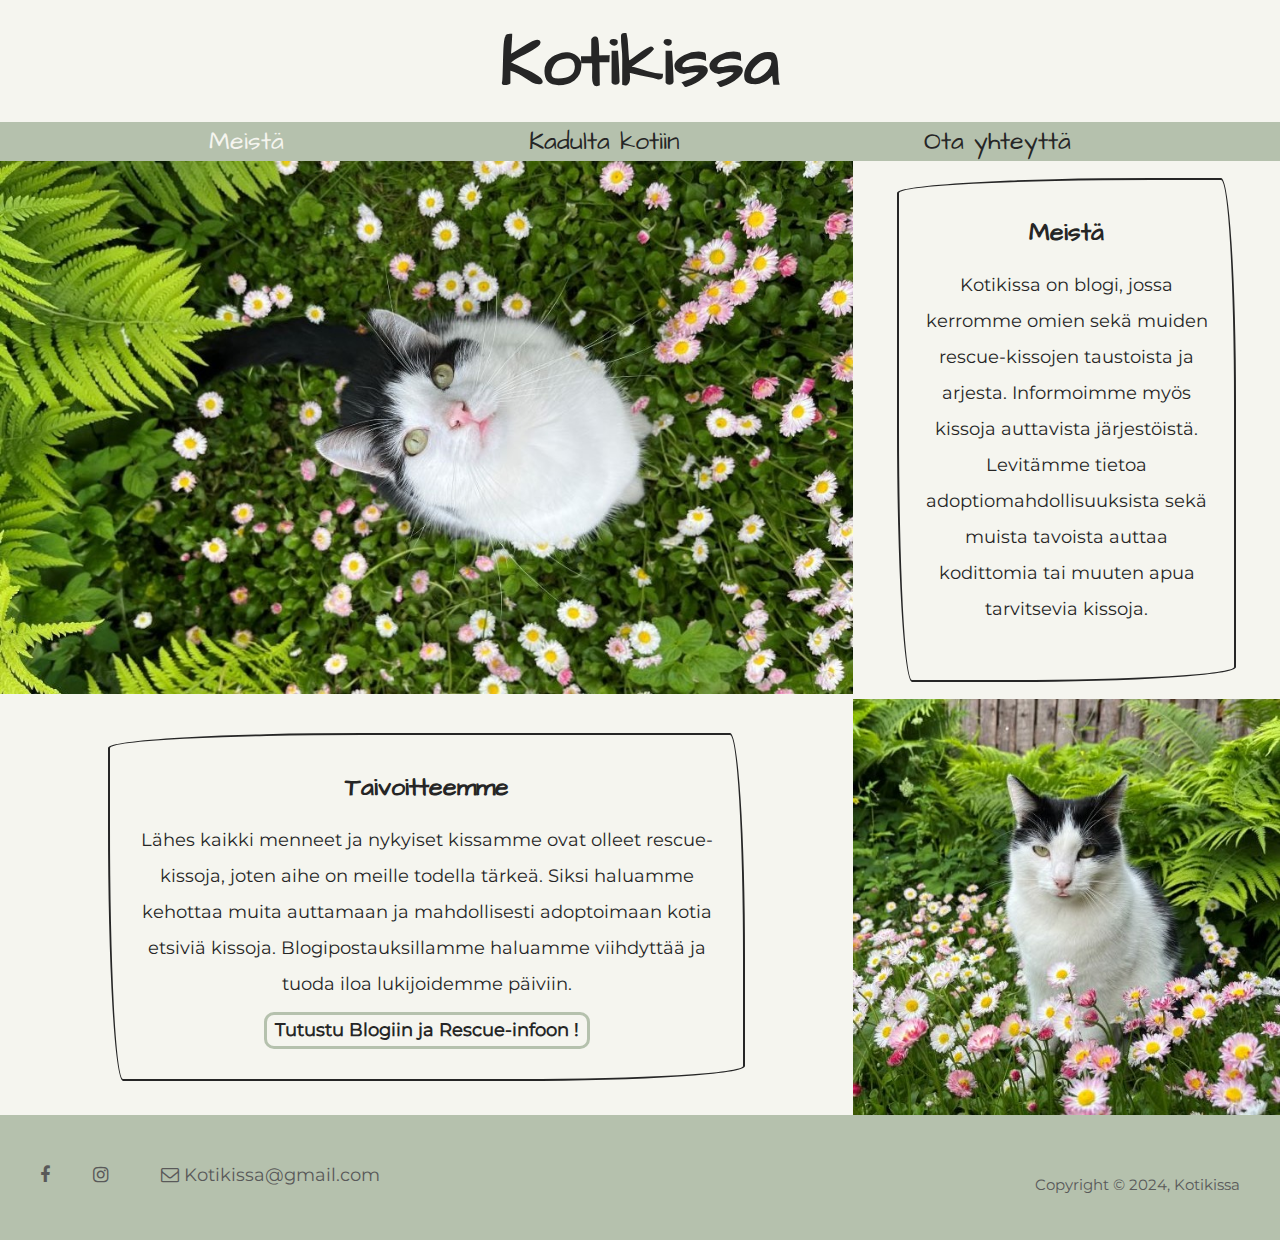
==== commit ea4e97a0: "a" ====
--- a/index.html
+++ b/index.html
@@ -45,7 +45,7 @@
         <p>Lähes kaikki menneet ja nykyiset kissamme ovat olleet rescue-kissoja, joten aihe on meille todella tärkeä. Siksi haluamme kehottaa muita auttamaan ja mahdollisesti adoptoimaan kotia etsiviä kissoja. Blogipostauksillamme haluamme viihdyttää ja tuoda iloa lukijoidemme päiviin.
         </p>
        
-        <a href = "palvelut.html" class = "tutustupalveluun">Tutustu Blogiin ja Rescue-toimintaan !</a>
+        <a href = "palvelut.html" class = "tutustupalveluun">Tutustu Blogiin ja Rescue-infoon !</a>
     </div>
 
 </div>
--- a/tyyli.css
+++ b/tyyli.css
@@ -54,8 +54,7 @@
 nav {
     background: #B5C1AD;
     display: flex;
-    justify-content: center;
-    
+    justify-content: center;   
 }
 
 nav a {
@@ -65,14 +64,11 @@
     color: #262626;
     text-decoration: none;
     padding-bottom: 2px;
-    padding-top: 2px;
-    
+    padding-top: 2px;    
 }
 
 nav a:hover {
     background: #F5F5EF;
-   
-
 }
 
 #valittu:hover {
@@ -80,15 +76,13 @@
 }
 
 #valittu {
-    color: #F5F5EF; 
-     
-}
-
-/* FIGURE */
+    color: #F5F5EF;    
+}
+
+/* FIGURE - kuvat */
 
 figure {
     margin: 0px;
-    
 }
 
 
@@ -135,52 +129,22 @@
 .grid-palvelukuva3 { grid-area: gp3; }
 .grid-palvelukuva4 { grid-area: gp4; }
 
-.grid-palveluteksti1 {
-    grid-area: gp5;
+.grid-palveluteksti1 { grid-area: gp5; }
+.grid-palveluteksti2 { grid-area: gp6; }
+.grid-palveluteksti3 { grid-area: gp7; }
+.grid-palveluteksti4 { grid-area: gp8; }
+
+.grid-palveluteksti1, .grid-palveluteksti2, .grid-palveluteksti3, .grid-palveluteksti4 {
     padding: 25px;
     border-radius: 255px 15px 225px 15px/15px 225px 15px 255px;
     padding:1em;
     line-height:1.5em;
     background:#F5F5EF;
     border:solid 2px #262626;
-
-}
-
-.grid-palveluteksti2 {
-    grid-area: gp6;
-    padding: 25px;
-    text-align: left;
-    border-radius: 255px 15px 225px 15px/15px 225px 15px 255px;
-    padding:1em;
-    line-height:1.5em;
-    background:#F5F5EF;
-    border:solid 2px #262626;
-}
-
-.grid-palveluteksti3 {
-    grid-area: gp7;
-    padding: 25px;
-    border-radius: 255px 15px 225px 15px/15px 225px 15px 255px;
-    padding:1em;
-    line-height:1.5em;
-    background:#F5F5EF;
-    border:solid 2px #262626;
-}
-
-.grid-palveluteksti4 {
-    grid-area: gp8;
-    padding: 25px;
-    text-align: left;
-    border-radius: 255px 15px 225px 15px/15px 225px 15px 255px;
-    padding:1em;
-    line-height:1.5em;
-    background:#F5F5EF;
-    border:solid 2px #262626;
 }
 
 
   /* ASETTELU - yhteys.html */
-
 
 .yhteyssivusisalto {
     border-radius: 255px 15px 225px 15px/15px 225px 15px 255px;
@@ -268,9 +232,7 @@
     background-color: #B5C1AD;
     margin-bottom: 0px;
     padding: 20px;
-    display: flex;
-
-    
+    display: flex;   
 }
 
 #footerteksti {
@@ -296,15 +258,17 @@
 .fa:hover {
     opacity: 0.4;
 }
+
+.fa:active {
+    opacity: unset;
+}
   
 .fa-facebook {
     color: #595959;
-
 }
 
 .fa-instagram {
-    color: #595959;
-    
+    color: #595959;   
 }
 
 .gmailteksti {
@@ -421,7 +385,6 @@
         width: 100%;
         height: auto;
         margin: 0px;
-    
     }
     
     #etusivukuva2 {
@@ -491,8 +454,7 @@
         padding-left: 20px;
         padding-right: 20px;
         margin-left: 8%;
-        margin-right: 8%;
-        
+        margin-right: 8%;   
     }
 
   /* KONEKOKO - etusivun asettelu */
@@ -508,7 +470,6 @@
         width: 100%;
         height: auto;
         margin: 0px;
-    
     }
     
     #etusivukuva2 {
@@ -582,5 +543,6 @@
     .right1 {
         margin-left: auto;
     }
+
   }
 
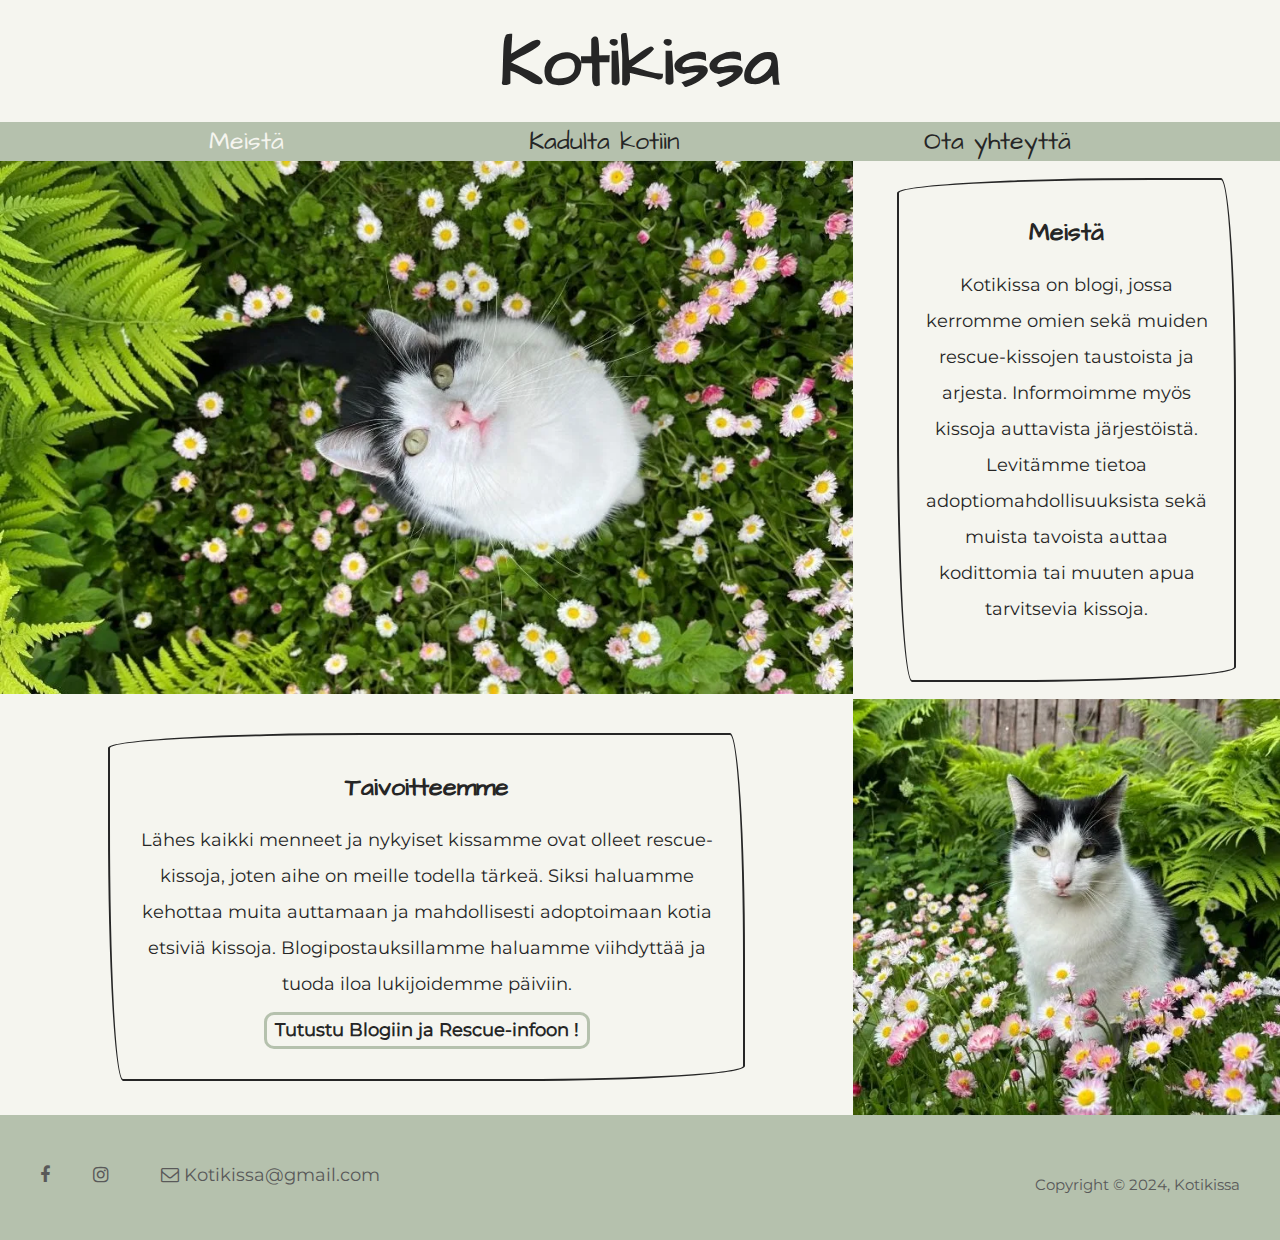
==== commit 7b2e0140: "aaa" ====
--- a/index.html
+++ b/index.html
@@ -26,7 +26,7 @@
 
     <div class="grid-kuva1">
         <figure>
-            <img id="etusivukuva1" src = "sivustokuvat/lehm.JPG" alt="Ylhäältä päin kuvattu ylöspäin katsova mustavalkoinen kissa pienien vaaleanpunaisten kukkien keskellä" >
+            <img id="etusivukuva1" src = "webpkuvat/lehm.webp" alt="Ylhäältä päin kuvattu ylöspäin katsova mustavalkoinen kissa pienien vaaleanpunaisten kukkien keskellä" >
         </figure>
     </div>
     <div class="grid-teksti1">
@@ -37,7 +37,7 @@
 
     <div class="grid-kuva2">
         <figure>
-            <img id="etusivukuva2" src = "sivustokuvat/lehmaa.JPG" alt="Mustavalkoinen kissa istumassa saniaisten ja pienten vaaleanpunaisten kukkien joukossa." >
+            <img id="etusivukuva2" src = "webpkuvat/lehmaa.webp" alt="Mustavalkoinen kissa istumassa saniaisten ja pienten vaaleanpunaisten kukkien joukossa." >
         </figure>
     </div>
     <div class="grid-teksti2">
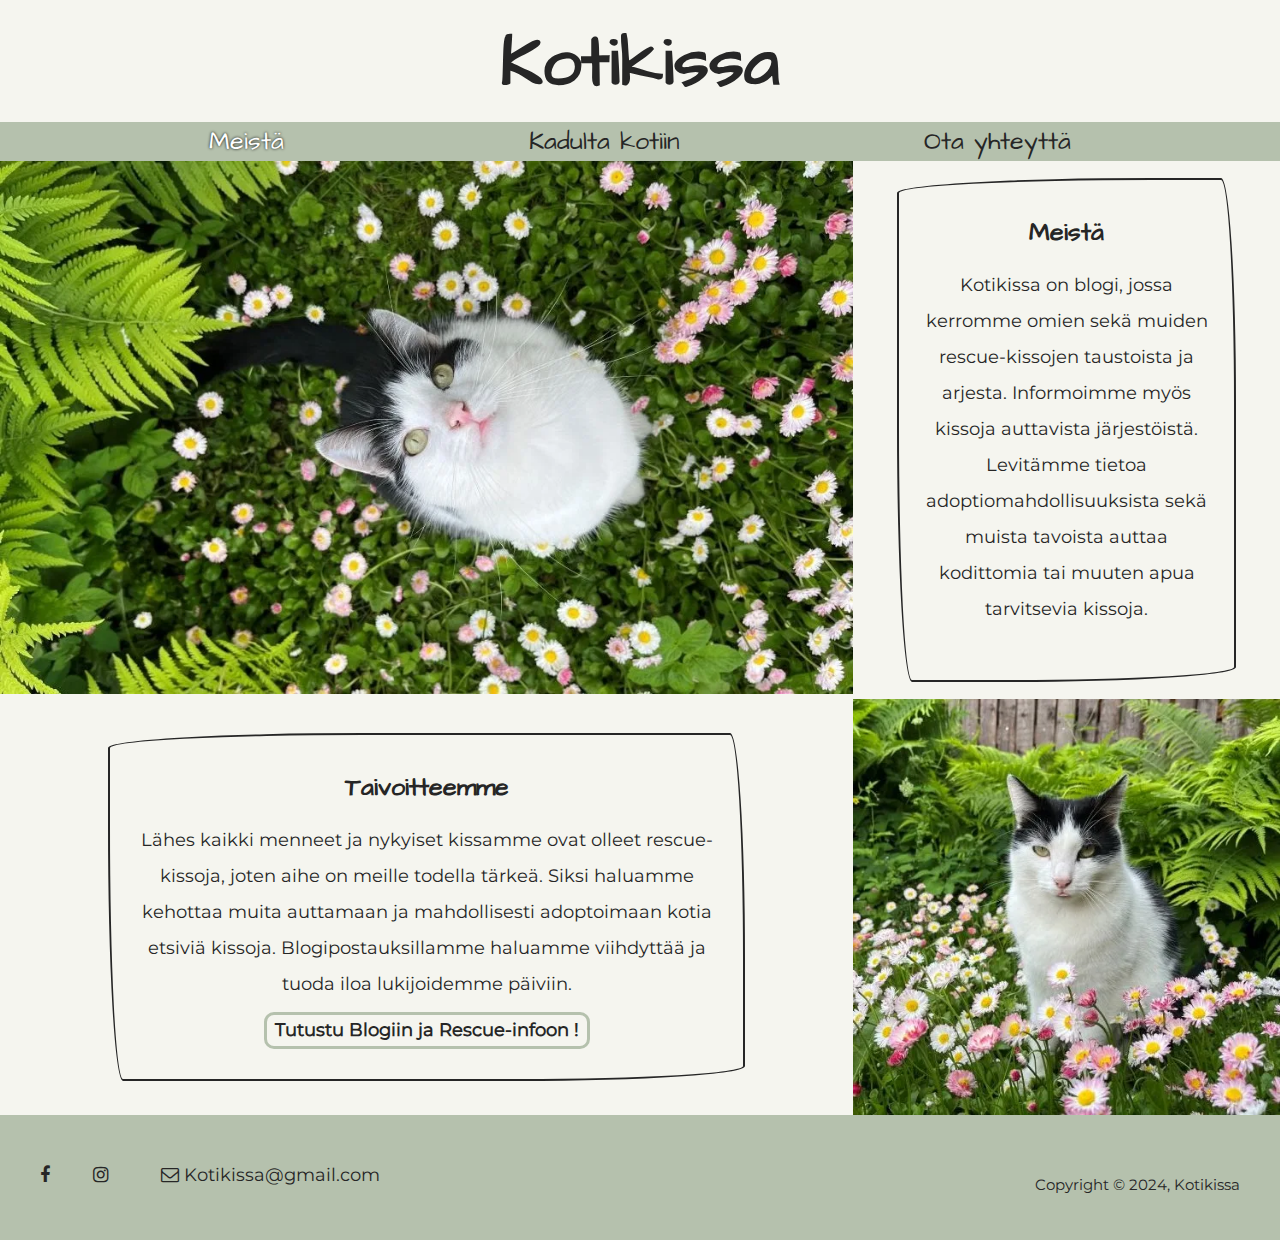
==== commit 602cbaa9: "ooo" ====
--- a/index.html
+++ b/index.html
@@ -52,11 +52,12 @@
 
 <footer>
     <div class = left1>
-        <a href="https://www.facebook.com/"><i class="fa fa-facebook"></i></a>
-        <a href="https://www.instagram.com/"><i class="fa fa-instagram"></i></a>
+        <a href="https://www.facebook.com/" aria-label="Facebook kirjautumissivu"><i class="fa fa-facebook"></i></a>
+        <a href="https://www.instagram.com/" aria-label="Instagram kirjautumissivu"><i class="fa fa-instagram"></i></a>
+        
     </div>
     <div class = left2>
-        <a href="mailto:kotikissa@gmail.com"><i class="fa fa-envelope-o"> <span class="gmailteksti"> Kotikissa@gmail.com</span></i></a>
+        <a href="mailto:kotikissa@gmail.com" aria-label="Lähetä sähköposti Kotikissalle"><i class="fa fa-envelope-o"> <span class="gmailteksti"> Kotikissa@gmail.com</span></i></a>
     </div>
     <div class = right1>
         <p id="footerteksti">Copyright &copy; 2024, Kotikissa</p>
--- a/tyyli.css
+++ b/tyyli.css
@@ -73,10 +73,12 @@
 
 #valittu:hover {
     color: #262626;
+    text-shadow: none;
 }
 
 #valittu {
-    color: #F5F5EF;    
+    color: #ffffff;  
+    text-shadow: 0px 0px 3px #000000;
 }
 
 /* FIGURE - kuvat */
@@ -162,7 +164,7 @@
 /* yhteys.html - linkit */
 
 .yhteystietolinkki {
-    color: #76991F;
+    color: #133fcf;
     font-weight: bold;
     text-decoration: none;
 }
@@ -172,7 +174,7 @@
 }
 
 .yhteystietolinkki:active {
-    color: #262626;
+    opacity: 30%;
 }
   
 
@@ -238,7 +240,7 @@
 #footerteksti {
     text-align: right;
     padding: 20px;
-    color: #595959;
+    color: #262626;
     font-size: 15px;
 }
 
@@ -246,7 +248,7 @@
  /* ICONS - footer */
 
 .fa {
-    color: #595959;
+    color: #262626;
     padding: 10px;
     width: 20px;
     text-align: center;
@@ -263,20 +265,12 @@
     opacity: unset;
 }
   
-.fa-facebook {
-    color: #595959;
-}
-
-.fa-instagram {
-    color: #595959;   
-}
 
 .gmailteksti {
     font-family: leipäteksti, sans-serif;
 }
 
 .fa-envelope-o {
-    color: #595959;
     width: 230px;
 }
 
